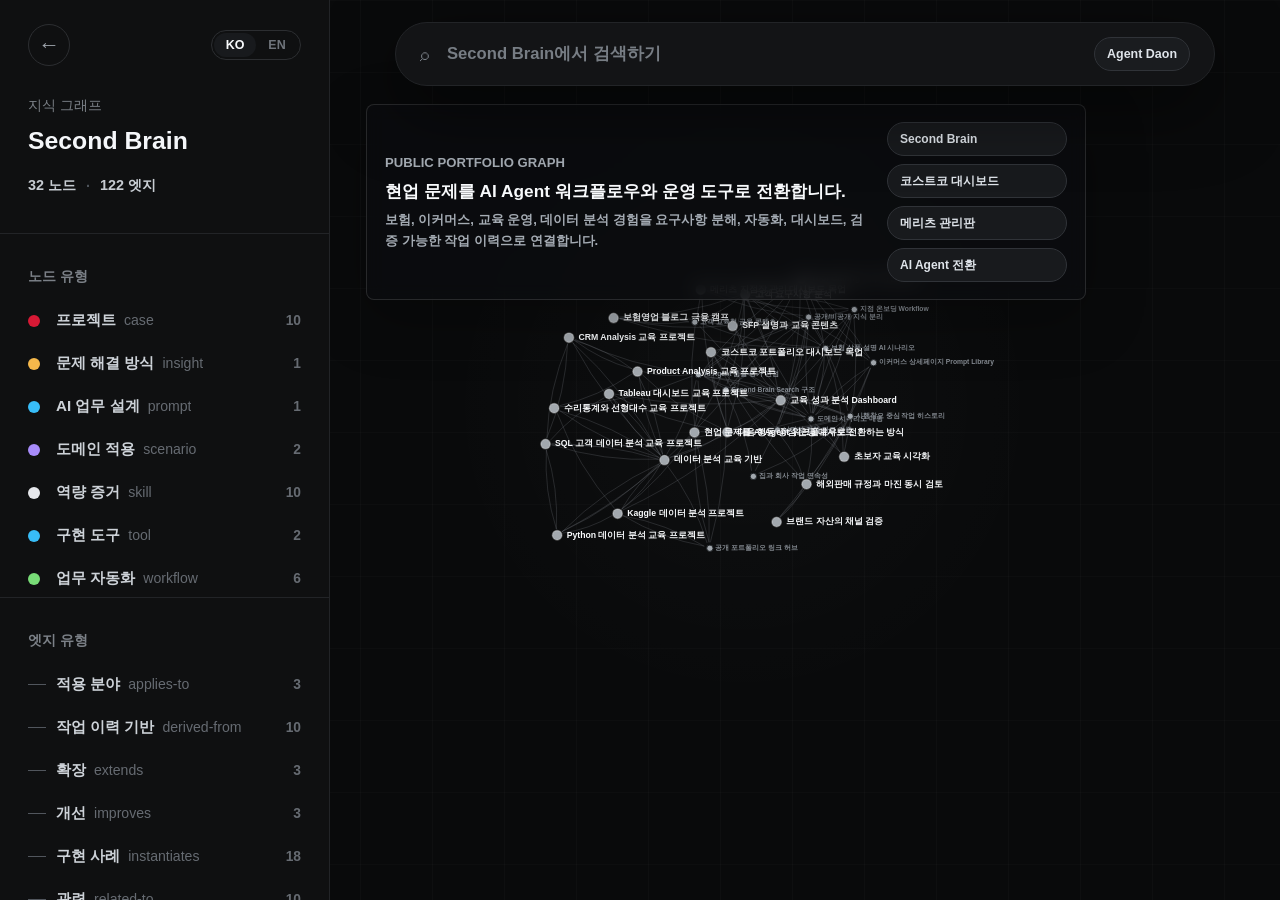
==== index.html @ 9d1d8c71 "Publish static portfolio" ====
<!doctype html>
<html lang="ko">
  <head>
    <meta charset="utf-8" />
    <meta name="viewport" content="width=device-width, initial-scale=1" />
    <title>Second Brain Knowledge Graph</title>
    <link rel="stylesheet" href="./styles.css" />
  </head>
  <body>
    <main class="graph-app" aria-label="Second Brain knowledge graph">
      <aside class="left-sidebar" aria-label="graph filters">
        <div class="sidebar-top">
          <button type="button" class="circle-button" aria-label="back">←</button>
          <div class="language-toggle" aria-label="language">
            <span class="active">KO</span>
            <span>EN</span>
          </div>
        </div>

        <header class="sidebar-title">
          <p>지식 그래프</p>
          <h1>Second Brain</h1>
          <div class="graph-counts">
            <span id="visible-node-count">0 노드</span>
            <span class="dot-separator">·</span>
            <span id="visible-edge-count">0 엣지</span>
          </div>
        </header>

        <section class="sidebar-section">
          <h2>노드 유형</h2>
          <div id="type-filters" class="legend-list"></div>
        </section>

        <section class="sidebar-section">
          <h2>엣지 유형</h2>
          <div id="edge-filters" class="legend-list edge-list"></div>
        </section>

        <section class="sidebar-section compact-controls">
          <h2 id="layout-mode-label">자유</h2>
          <div class="text-tabs" id="layout-controls">
            <button type="button" data-layout="free" aria-pressed="true">자유</button>
            <button type="button" data-layout="type" aria-pressed="false">유형별</button>
            <button type="button" data-layout="hierarchy" aria-pressed="false">계층</button>
            <button type="button" data-layout="timeline" aria-pressed="false">시간순</button>
          </div>
        </section>

        <section class="sidebar-section compact-controls">
          <h2>노드 간격</h2>
          <div class="text-tabs" id="spacing-controls">
            <button type="button" data-spacing="0.78" aria-pressed="false">좁게</button>
            <button type="button" data-spacing="1" aria-pressed="true">보통</button>
            <button type="button" data-spacing="1.28" aria-pressed="false">넓게</button>
          </div>
        </section>

        <div class="sidebar-actions">
          <button type="button" id="reflow-button">↻ 다시 정렬</button>
          <button type="button" id="labels-button" aria-pressed="true">◌ 라벨 숨기기</button>
          <button type="button" id="reset-button">필터 초기화</button>
        </div>

        <p class="sidebar-help">
          노드를 드래그하시고 스크롤로 확대하실 수 있습니다.<br />
          클릭하시면 본문이 열립니다.
        </p>
      </aside>

      <section class="graph-area" aria-label="public knowledge graph">
        <label class="search-pill">
          <span aria-hidden="true">⌕</span>
          <input
            id="search-input"
            type="search"
            autocomplete="off"
            placeholder="Second Brain에서 검색하기"
          />
          <button type="button" id="ai-answer-button" class="ai-answer-button">Agent Daon</button>
        </label>

        <section id="search-results" class="search-results is-empty" aria-label="search results"></section>

        <section class="portfolio-brief" aria-label="portfolio summary">
          <div class="brief-copy">
            <p class="brief-kicker">PUBLIC PORTFOLIO GRAPH</p>
            <h2>현업 문제를 AI Agent 워크플로우와 운영 도구로 전환합니다.</h2>
            <p>
              보험, 이커머스, 교육 운영, 데이터 분석 경험을 요구사항 분해, 자동화,
              대시보드, 검증 가능한 작업 이력으로 연결합니다.
            </p>
          </div>
          <div class="brief-actions" aria-label="featured portfolio nodes">
            <button type="button" data-feature-node="second-brain-search">Second Brain</button>
            <button type="button" data-feature-node="costco-dashboard-portfolio-demo">코스트코 대시보드</button>
            <button type="button" data-feature-node="meritz-dashboard-portfolio-demo">메리츠 관리판</button>
            <button type="button" data-feature-node="ai-workflow-career-positioning">AI Agent 전환</button>
          </div>
        </section>

        <svg id="graph-svg" class="graph-svg" role="img" aria-label="public knowledge graph">
          <g id="graph-viewport">
            <g id="edge-layer"></g>
            <g id="node-layer"></g>
          </g>
        </svg>

        <section class="period-panel" aria-label="period selector">
          <div class="period-header">
            <div>
              <span class="period-kicker">기간 선택</span>
              <span id="period-label" class="period-label">전체 기간</span>
            </div>
            <button type="button" id="period-reset-button">전체 기간</button>
          </div>
          <div class="period-slider" id="period-slider">
            <input id="period-start" type="range" aria-label="기간 시작" />
            <input id="period-end" type="range" aria-label="기간 끝" />
          </div>
          <p>양쪽 핸들로 공개 노드의 작업 기간을 좁힐 수 있습니다.</p>
        </section>
      </section>

      <aside id="detail-drawer" class="detail-drawer is-empty" aria-label="selected node detail">
        <button type="button" id="detail-close" class="detail-close" aria-label="선택한 노드 닫기">×</button>
        <div id="detail-view" class="detail-view"></div>
      </aside>
    </main>

    <script src="./data/public-data.js"></script>
    <script src="./config.js"></script>
    <script src="./app.js" defer></script>
  </body>
</html>
---- styles.css ----
:root {
  color-scheme: dark;
  --bg: #090a0b;
  --panel: #101112;
  --panel-line: #222427;
  --ink: #f5f7fa;
  --muted: #7b8087;
  --muted-2: #4d535a;
  --line: rgba(255, 255, 255, 0.1);
  --edge: rgba(141, 147, 154, 0.28);
  --edge-active: rgba(248, 250, 252, 0.9);
  --node: #a2a8ae;
  --node-bright: #e4e8ed;
  --red: #d71935;
  --white: #f8fafc;
  --shadow: 0 22px 70px rgba(0, 0, 0, 0.5);
}

* {
  box-sizing: border-box;
}

html,
body {
  width: 100%;
  height: 100%;
}

body {
  margin: 0;
  overflow: hidden;
  background: var(--bg);
  color: var(--ink);
  font-family:
    Inter,
    "Segoe UI",
    "Apple SD Gothic Neo",
    "Noto Sans KR",
    sans-serif;
}

button,
input {
  font: inherit;
}

button {
  color: inherit;
}

.graph-app {
  position: relative;
  width: 100vw;
  height: 100vh;
  min-width: 320px;
  overflow: hidden;
  background:
    radial-gradient(circle at 58% 45%, rgba(255, 255, 255, 0.025), transparent 34%),
    linear-gradient(90deg, rgba(255, 255, 255, 0.018) 1px, transparent 1px),
    linear-gradient(rgba(255, 255, 255, 0.016) 1px, transparent 1px),
    var(--bg);
  background-size: auto, 72px 72px, 72px 72px, auto;
}

.left-sidebar {
  position: absolute;
  inset: 0 auto 0 0;
  z-index: 6;
  width: 330px;
  border-right: 1px solid var(--panel-line);
  background: rgba(16, 17, 18, 0.96);
  backdrop-filter: blur(12px);
  overflow: auto;
}

.sidebar-top {
  display: flex;
  align-items: center;
  justify-content: space-between;
  padding: 24px 28px 22px;
}

.circle-button {
  display: grid;
  place-items: center;
  width: 42px;
  height: 42px;
  border: 1px solid #2c2e31;
  border-radius: 50%;
  background: transparent;
  color: #9ca2aa;
  cursor: pointer;
  font-size: 1.35rem;
}

.language-toggle {
  display: inline-flex;
  align-items: center;
  min-height: 30px;
  border: 1px solid #2c2e31;
  border-radius: 18px;
  padding: 2px;
  color: #6f747b;
  font-size: 0.78rem;
  font-weight: 700;
}

.language-toggle span {
  display: inline-flex;
  align-items: center;
  justify-content: center;
  min-width: 42px;
  min-height: 24px;
  border-radius: 14px;
}

.language-toggle .active {
  background: #181a1d;
  color: var(--white);
}

.sidebar-title {
  padding: 8px 28px 38px;
}

.sidebar-title p,
.sidebar-title h1 {
  margin: 0;
  letter-spacing: 0;
}

.sidebar-title p {
  color: var(--muted);
  font-size: 0.88rem;
}

.sidebar-title h1 {
  margin-top: 12px;
  font-size: 1.55rem;
  line-height: 1.1;
  font-weight: 850;
}

.graph-counts {
  display: flex;
  align-items: center;
  gap: 10px;
  margin-top: 22px;
  color: #c7ccd2;
  font-size: 0.9rem;
  font-weight: 700;
}

.dot-separator {
  color: var(--muted-2);
}

.sidebar-section {
  border-top: 1px solid var(--panel-line);
  padding: 34px 28px 8px;
}

.sidebar-section h2 {
  margin: 0 0 24px;
  color: var(--muted);
  font-size: 0.86rem;
  font-weight: 650;
  letter-spacing: 0;
}

.legend-list {
  display: grid;
  gap: 22px;
}

.legend-row {
  display: grid;
  grid-template-columns: 18px 1fr auto;
  gap: 10px;
  align-items: center;
  width: 100%;
  border: 0;
  background: transparent;
  color: var(--muted);
  cursor: pointer;
  padding: 0;
  text-align: left;
}

.legend-marker {
  display: inline-block;
  width: 12px;
  height: 12px;
  border-radius: 50%;
  background: var(--node);
}

.edge-list .legend-marker {
  width: 18px;
  height: 1px;
  border-radius: 0;
  background: var(--muted-2);
}

.legend-label {
  display: flex;
  gap: 8px;
  align-items: baseline;
  min-width: 0;
}

.legend-ko {
  color: #cdd2d8;
  font-size: 0.95rem;
  font-weight: 800;
}

.legend-en {
  overflow: hidden;
  color: #666b72;
  font-size: 0.88rem;
  text-overflow: ellipsis;
  white-space: nowrap;
}

.legend-count {
  color: #666b72;
  font-size: 0.86rem;
  font-weight: 700;
}

.legend-row[aria-pressed="false"] {
  opacity: 0.35;
}

.compact-controls {
  padding-top: 26px;
}

.compact-controls h2 {
  margin-bottom: 12px;
}

.text-tabs {
  display: flex;
  flex-wrap: wrap;
  gap: 6px 12px;
}

.text-tabs button,
.sidebar-actions button {
  border: 0;
  background: transparent;
  color: var(--muted);
  cursor: pointer;
  padding: 0;
  font-size: 0.82rem;
  font-weight: 750;
}

.text-tabs button[aria-pressed="true"],
.sidebar-actions button[aria-pressed="true"] {
  color: var(--white);
}

.sidebar-actions {
  display: grid;
  grid-template-columns: 1fr;
  gap: 12px;
  border-top: 1px solid var(--panel-line);
  padding: 28px 28px 18px;
}

#layout-controls {
  display: grid;
  grid-template-columns: 1fr 1fr;
  gap: 0;
  border: 1px solid #35383d;
  border-radius: 12px;
  background: rgba(12, 13, 14, 0.48);
  padding: 4px;
}

#layout-controls button {
  min-height: 42px;
  border: 0;
  border-radius: 9px;
  color: #8a9098;
  font-size: 0.78rem;
}

#layout-controls button[aria-pressed="true"] {
  border: 1px solid #33373c;
  background: #17191c;
  box-shadow: inset 0 0 0 1px rgba(255, 255, 255, 0.025);
  color: var(--white);
}

#spacing-controls {
  display: grid;
  grid-template-columns: repeat(3, 1fr);
  gap: 0;
  border: 1px solid #34383d;
  border-radius: 999px;
  background: #111315;
  padding: 3px;
}

#spacing-controls button {
  min-height: 28px;
  border-radius: 999px;
  color: #8a9098;
  font-size: 0.76rem;
}

#spacing-controls button[aria-pressed="true"] {
  background: #181b1e;
  color: var(--white);
}

.sidebar-actions button {
  justify-self: start;
  min-height: 36px;
  border: 1px solid #303338;
  border-radius: 999px;
  padding: 0 14px;
  color: #d8dde3;
  font-size: 0.8rem;
}

.sidebar-actions button:hover,
.sidebar-actions button:focus-visible {
  border-color: #4b5158;
  color: var(--white);
}

#reset-button {
  min-height: auto;
  border: 0;
  border-radius: 0;
  color: #757b83;
  padding: 5px 0 0;
}

.sidebar-help {
  margin: 0;
  border-top: 1px solid var(--panel-line);
  padding: 28px;
  color: #a1a8b0;
  font-size: 0.78rem;
  font-weight: 650;
  line-height: 1.75;
}

.graph-area {
  position: absolute;
  inset: 0 0 0 330px;
  overflow: hidden;
}

.search-pill {
  position: absolute;
  top: 22px;
  left: 50%;
  z-index: 7;
  display: grid;
  grid-template-columns: auto minmax(160px, 1fr) auto auto;
  align-items: center;
  width: min(820px, calc(100% - 80px));
  min-height: 64px;
  border: 1px solid #222427;
  border-radius: 999px;
  background: rgba(20, 21, 23, 0.96);
  box-shadow: var(--shadow);
  color: #777d84;
  padding: 0 24px;
  transform: translateX(-50%);
}

.ai-answer-button {
  min-height: 34px;
  border: 1px solid #303338;
  border-radius: 999px;
  background: #1a1c1f;
  color: #dfe4ea;
  cursor: pointer;
  padding: 0 12px;
  font-size: 0.78rem;
  font-weight: 850;
  white-space: nowrap;
}

.ai-answer-button:hover,
.ai-answer-button:focus-visible {
  border-color: #50565d;
  background: #22252a;
}

.search-pill span {
  font-size: 1.1rem;
}

.search-pill input {
  width: 100%;
  min-width: 0;
  border: 0;
  outline: 0;
  background: transparent;
  color: var(--white);
  padding: 0 18px;
  font-size: 1.04rem;
  font-weight: 700;
}

.search-pill input::placeholder {
  color: #777d84;
}

.search-results {
  position: absolute;
  top: 96px;
  left: 50%;
  z-index: 7;
  width: min(820px, calc(100% - 80px));
  max-height: min(430px, calc(100vh - 132px));
  overflow: auto;
  border: 1px solid #24272a;
  border-radius: 8px;
  background: rgba(15, 16, 18, 0.97);
  box-shadow: var(--shadow);
  padding: 14px;
  transform: translateX(-50%);
}

.search-results.is-empty {
  display: none;
}

.portfolio-brief {
  position: absolute;
  top: 104px;
  left: 36px;
  z-index: 5;
  display: grid;
  grid-template-columns: minmax(0, 1fr) auto;
  gap: 18px;
  align-items: center;
  width: min(720px, calc(100% - 72px));
  border: 1px solid rgba(255, 255, 255, 0.12);
  border-radius: 8px;
  background: rgba(12, 13, 15, 0.82);
  box-shadow: 0 18px 60px rgba(0, 0, 0, 0.28);
  backdrop-filter: blur(10px);
  padding: 17px 18px;
}

.brief-copy {
  display: grid;
  gap: 7px;
}

.brief-kicker,
.brief-copy h2,
.brief-copy p {
  margin: 0;
  letter-spacing: 0;
}

.brief-kicker {
  color: #8b9299;
  font-size: 0.68rem;
  font-weight: 900;
}

.brief-copy h2 {
  color: var(--white);
  font-size: 1.08rem;
  line-height: 1.35;
  font-weight: 900;
}

.brief-copy p {
  color: #a4abb3;
  font-size: 0.82rem;
  line-height: 1.55;
  font-weight: 650;
}

.brief-actions {
  display: grid;
  gap: 8px;
  min-width: 180px;
}

.brief-actions button {
  min-height: 34px;
  border: 1px solid #303338;
  border-radius: 999px;
  background: #181a1d;
  color: #dfe4ea;
  cursor: pointer;
  padding: 0 12px;
  text-align: left;
  font-size: 0.75rem;
  font-weight: 850;
  white-space: nowrap;
}

.brief-actions button:hover,
.brief-actions button:focus-visible {
  border-color: #50565d;
  background: #22252a;
}

.search-results-header {
  display: flex;
  justify-content: space-between;
  gap: 16px;
  color: #8f969e;
  font-size: 0.78rem;
  font-weight: 800;
  padding: 2px 4px 12px;
}

.search-results-list {
  display: grid;
  gap: 8px;
}

.ai-answer {
  border: 1px solid #2a2e33;
  border-radius: 8px;
  background: #121416;
  color: #cfd5dc;
  margin-bottom: 10px;
  padding: 13px;
  font-size: 0.88rem;
  line-height: 1.55;
}

.ai-answer p {
  margin: 0;
}

.ai-answer.is-loading {
  color: #8f969e;
}

.ai-answer.is-error {
  color: #f0a0a8;
  border-color: rgba(215, 25, 53, 0.38);
}

.ai-answer-sources {
  display: flex;
  flex-wrap: wrap;
  gap: 6px;
  margin-top: 12px;
}

.ai-answer-sources button {
  border: 1px solid #303338;
  border-radius: 999px;
  background: transparent;
  color: #9da4ac;
  cursor: pointer;
  padding: 5px 8px;
  font-size: 0.72rem;
  font-weight: 800;
}

.search-result {
  display: grid;
  gap: 5px;
  width: 100%;
  border: 1px solid #24272a;
  border-radius: 8px;
  background: #151719;
  color: #dbe0e6;
  cursor: pointer;
  padding: 12px;
  text-align: left;
}

.search-result:hover,
.search-result:focus-visible {
  border-color: #3b3f45;
  background: #1a1d20;
}

.search-result-title {
  font-size: 0.94rem;
  font-weight: 850;
}

.search-result-summary {
  color: #9ca3aa;
  font-size: 0.82rem;
  line-height: 1.45;
}

.search-result-meta,
.search-results-empty {
  color: #6f767e;
  font-size: 0.75rem;
  font-weight: 800;
}

.search-results-empty {
  margin: 0;
  padding: 16px 4px 4px;
}

.graph-svg {
  position: absolute;
  inset: 0;
  width: 100%;
  height: 100%;
  cursor: default;
  touch-action: none;
}

.graph-svg.is-panning {
  cursor: default;
}

.period-panel {
  position: absolute;
  right: 16px;
  bottom: 16px;
  left: 16px;
  z-index: 7;
  border: 1px solid #303236;
  border-radius: 8px;
  background: rgba(15, 16, 18, 0.96);
  box-shadow: var(--shadow);
  display: none;
  padding: 16px 18px 14px;
}

.period-panel.is-visible {
  display: block;
}

.period-header {
  display: flex;
  justify-content: space-between;
  gap: 16px;
  align-items: center;
  color: #9aa1a9;
  font-size: 0.82rem;
  font-weight: 800;
}

.period-kicker {
  color: #70777f;
  margin-right: 12px;
}

.period-label {
  color: #d4dae1;
}

#period-reset-button {
  min-height: 30px;
  border: 1px solid #34383d;
  border-radius: 999px;
  background: transparent;
  color: #8d949c;
  cursor: pointer;
  padding: 0 12px;
  font-size: 0.76rem;
  font-weight: 850;
}

#period-reset-button:hover,
#period-reset-button:focus-visible {
  color: var(--white);
  border-color: #50565d;
}

.period-slider {
  position: relative;
  height: 34px;
  margin-top: 12px;
}

.period-slider::before {
  content: "";
  position: absolute;
  top: 16px;
  right: 0;
  left: 0;
  height: 2px;
  background: var(--red);
}

.period-slider input[type="range"] {
  position: absolute;
  inset: 0;
  width: 100%;
  margin: 0;
  background: transparent;
  pointer-events: none;
  appearance: none;
}

.period-slider input[type="range"]::-webkit-slider-thumb {
  width: 16px;
  height: 16px;
  border: 1px solid #646b73;
  border-radius: 50%;
  background: #101112;
  cursor: pointer;
  pointer-events: auto;
  appearance: none;
}

.period-slider input[type="range"]::-moz-range-thumb {
  width: 16px;
  height: 16px;
  border: 1px solid #646b73;
  border-radius: 50%;
  background: #101112;
  cursor: pointer;
  pointer-events: auto;
}

.period-panel p {
  margin: 0;
  color: #777e86;
  font-size: 0.74rem;
  font-weight: 700;
}

.edge {
  fill: none;
  stroke: var(--edge);
  stroke-linecap: round;
  stroke-width: 1;
  pointer-events: none;
}

.edge.is-active {
  stroke: var(--edge-active);
  stroke-dasharray: none;
  stroke-width: 1.45;
}

.edge.is-muted {
  opacity: 0.18;
}

.node {
  cursor: default;
}

.node.is-dragging {
  cursor: default;
}

.node-dot {
  fill: var(--node);
  stroke: #1c1f22;
  stroke-width: 1.2;
  cursor: pointer;
}

.node.is-important .node-dot {
  stroke: rgba(255, 255, 255, 0.3);
  stroke-width: 1.8;
}

.node.is-selected .node-dot {
  stroke: var(--white);
  stroke-width: 2.4;
  filter: drop-shadow(0 0 8px rgba(248, 250, 252, 0.42));
}

.node.is-related .node-dot {
  stroke: var(--node-bright);
  stroke-width: 1.8;
}

.node.is-match .node-dot {
  stroke: var(--white);
  stroke-width: 2.2;
}

.node.is-muted {
  opacity: 0.24;
}

.node-label {
  fill: #858b92;
  font-size: 8.5px;
  font-weight: 600;
  letter-spacing: 0;
  pointer-events: none;
}

.node.is-important .node-label,
.node.is-selected .node-label {
  fill: var(--white);
  font-size: 11px;
  font-weight: 900;
}

.node-labels-hidden .node-label {
  display: none;
}

.detail-drawer {
  position: absolute;
  top: 0;
  right: 0;
  bottom: 0;
  z-index: 8;
  width: min(480px, 36vw);
  min-width: 380px;
  max-height: none;
  overflow: auto;
  border: 0;
  border-left: 1px solid #303236;
  border-radius: 0;
  background: rgba(16, 17, 18, 0.98);
  box-shadow: -22px 0 72px rgba(0, 0, 0, 0.42);
  padding: 30px 28px 34px;
}

.detail-close {
  position: sticky;
  top: 0;
  float: right;
  z-index: 1;
  display: grid;
  place-items: center;
  width: 32px;
  height: 32px;
  border: 1px solid #2f3337;
  border-radius: 50%;
  background: rgba(16, 17, 18, 0.95);
  color: #8f969e;
  cursor: pointer;
  font-size: 1.1rem;
  line-height: 1;
}

.detail-close:hover,
.detail-close:focus-visible {
  color: var(--white);
  border-color: #4a5056;
}

.detail-drawer.is-empty {
  display: none;
}

.detail-section {
  padding: 30px 0;
  border-top: 1px solid #303236;
}

.detail-section:first-child {
  padding-top: 0;
  border-top: 0;
}

.detail-kicker {
  margin: 0 0 14px;
  color: #80868d;
  font-size: 0.76rem;
  font-weight: 800;
}

.detail-view h2 {
  margin: 0 0 16px;
  font-size: 1.34rem;
  line-height: 1.28;
}

.detail-view p,
.detail-view li {
  color: #9da3aa;
  font-size: 0.94rem;
  line-height: 1.66;
}

.detail-summary {
  margin: 0;
  color: #d4d8dd;
  font-weight: 800;
}

.detail-body p,
.detail-body ul {
  margin: 0 0 16px;
}

.detail-body p:last-child,
.detail-body ul:last-child {
  margin-bottom: 0;
}

.detail-body ul {
  padding-left: 18px;
}

.detail-body a,
.source-card {
  color: #f1f4f7;
  text-decoration-color: rgba(255, 255, 255, 0.38);
  text-underline-offset: 3px;
}

.detail-body a:hover,
.source-card:hover .source-url {
  color: var(--white);
  text-decoration-color: rgba(255, 255, 255, 0.78);
}

.detail-body strong {
  color: #f5f7f9;
  font-weight: 900;
}

.detail-body code {
  border: 1px solid #30343a;
  border-radius: 6px;
  background: #17191c;
  color: #f0f3f6;
  padding: 1px 5px;
  font-family: inherit;
  font-size: 0.88em;
}

.detail-meta,
.detail-tags {
  display: flex;
  flex-wrap: wrap;
  gap: 6px;
  margin-bottom: 12px;
}

.detail-tags {
  margin: 0;
}

.meta-pill {
  display: inline-flex;
  min-height: 24px;
  align-items: center;
  border: 1px solid #2b2e31;
  border-radius: 999px;
  padding: 3px 9px;
  color: #8d939a;
  font-size: 0.72rem;
  font-weight: 800;
}

.meta-pill.type {
  color: #e4e8ed;
}

.source-card {
  display: grid;
  grid-template-columns: auto 1fr;
  gap: 7px 10px;
  align-items: center;
  min-height: 112px;
  border: 1px solid #44484d;
  border-radius: 10px;
  background: #141516;
  padding: 16px;
  text-decoration: none;
}

.source-card + .source-card {
  margin-top: 10px;
}

.source-platform {
  display: inline-flex;
  width: max-content;
  min-height: 24px;
  align-items: center;
  border: 1px solid #383c42;
  border-radius: 999px;
  padding: 2px 10px;
  color: #d7dbe0;
  font-size: 0.72rem;
  font-weight: 900;
}

.source-date {
  color: #a3a9b0;
  font-size: 0.78rem;
  font-weight: 800;
}

.source-url,
.source-label {
  grid-column: 1 / -1;
  color: #9ea5ad;
  font-size: 0.88rem;
  line-height: 1.55;
  overflow-wrap: anywhere;
}

.source-label {
  color: #7f858c;
}

.related-groups {
  display: grid;
  gap: 24px;
}

.related-group {
  display: grid;
  gap: 8px;
}

.related-heading {
  color: #8f969d;
  font-size: 0.82rem;
  font-weight: 800;
}

.related-button {
  display: grid;
  grid-template-columns: 10px 1fr auto;
  gap: 10px;
  align-items: center;
  width: 100%;
  min-height: 38px;
  border: 0;
  border-radius: 0;
  background: transparent;
  color: #aeb4bb;
  cursor: pointer;
  padding: 5px 0;
  text-align: left;
}

.related-button:hover,
.related-button:focus-visible {
  color: var(--white);
}

.related-marker {
  width: 8px;
  height: 8px;
  border-radius: 50%;
  background: #b9bec4;
}

.related-title {
  font-size: 0.82rem;
  font-weight: 800;
}

.related-direction {
  color: #cbd0d6;
  font-size: 0.9rem;
  font-weight: 800;
}

button:focus-visible,
input:focus-visible,
.node:focus-visible {
  outline: 2px solid rgba(255, 255, 255, 0.55);
  outline-offset: 3px;
}

@media (max-width: 900px) {
  body {
    overflow: auto;
  }

  .graph-app {
    min-height: 980px;
  }

  .left-sidebar {
    width: 280px;
  }

  .graph-area {
    left: 280px;
  }

  .search-pill {
    width: min(560px, calc(100% - 36px));
    min-height: 54px;
  }

  .search-results {
    top: 86px;
    width: min(560px, calc(100% - 36px));
  }

  .portfolio-brief {
    top: 92px;
    left: 18px;
    grid-template-columns: 1fr;
    width: min(560px, calc(100% - 36px));
  }

  .brief-actions {
    display: flex;
    min-width: 0;
    overflow-x: auto;
    padding-bottom: 2px;
  }

  .detail-drawer {
    width: min(420px, calc(100vw - 280px));
    min-width: 0;
  }

  .period-panel {
    left: 12px;
    right: 12px;
  }
}

@media (max-width: 720px) {
  .left-sidebar {
    position: relative;
    width: 100%;
    height: auto;
    max-height: none;
  }

  .graph-area {
    position: relative;
    inset: auto;
    height: 720px;
  }

  .portfolio-brief {
    top: 88px;
  }

  .detail-drawer {
    position: fixed;
    left: 0;
    right: 0;
    bottom: 0;
    top: auto;
    width: auto;
    max-height: 48vh;
  }
}
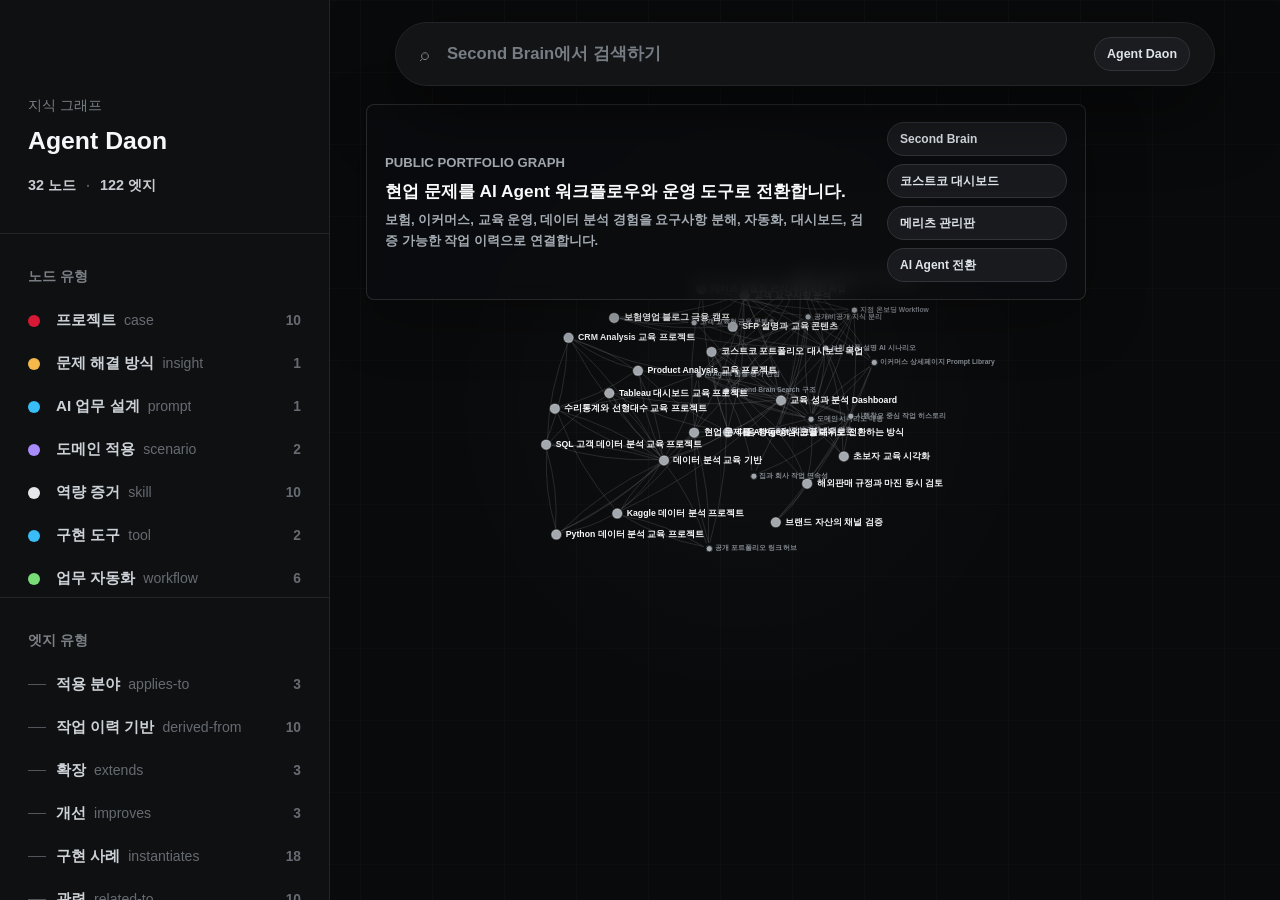
==== commit 87a9dd87: "Update portfolio header branding" ====
--- a/index.html
+++ b/index.html
@@ -3,23 +3,15 @@
   <head>
     <meta charset="utf-8" />
     <meta name="viewport" content="width=device-width, initial-scale=1" />
-    <title>Second Brain Knowledge Graph</title>
+    <title>Agent Daon Knowledge Graph</title>
     <link rel="stylesheet" href="./styles.css" />
   </head>
   <body>
-    <main class="graph-app" aria-label="Second Brain knowledge graph">
+    <main class="graph-app" aria-label="Agent Daon knowledge graph">
       <aside class="left-sidebar" aria-label="graph filters">
-        <div class="sidebar-top">
-          <button type="button" class="circle-button" aria-label="back">←</button>
-          <div class="language-toggle" aria-label="language">
-            <span class="active">KO</span>
-            <span>EN</span>
-          </div>
-        </div>
-
         <header class="sidebar-title">
           <p>지식 그래프</p>
-          <h1>Second Brain</h1>
+          <h1>Agent Daon</h1>
           <div class="graph-counts">
             <span id="visible-node-count">0 노드</span>
             <span class="dot-separator">·</span>
--- a/styles.css
+++ b/styles.css
@@ -120,7 +120,7 @@
 }
 
 .sidebar-title {
-  padding: 8px 28px 38px;
+  padding: 96px 28px 38px;
 }
 
 .sidebar-title p,
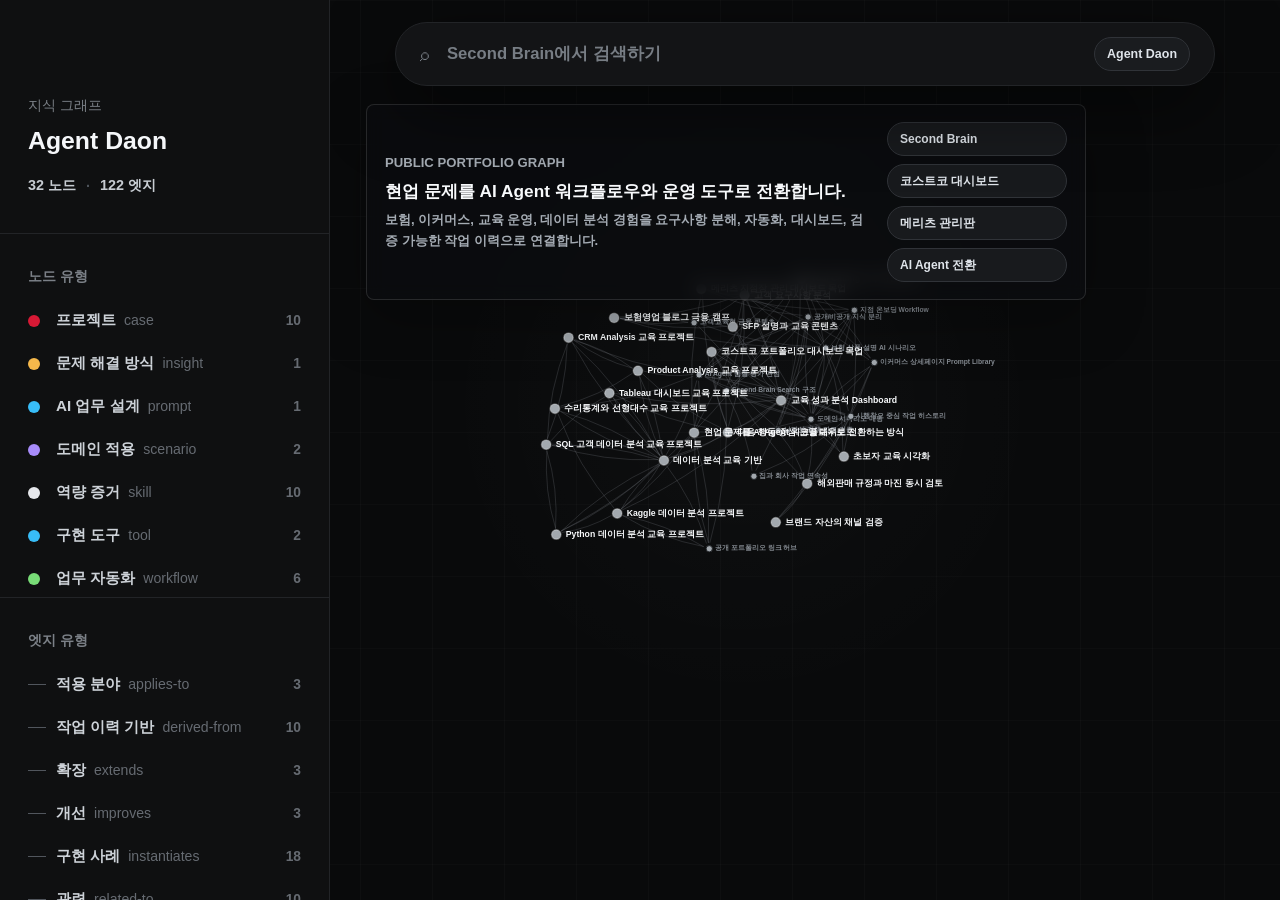
==== commit 8a11d19b: "Add deploy version stamp" ====
--- a/index.html
+++ b/index.html
@@ -3,6 +3,7 @@
   <head>
     <meta charset="utf-8" />
     <meta name="viewport" content="width=device-width, initial-scale=1" />
+    <meta name="deploy-version" content="2026-06-12-agent-daon-header" />
     <title>Agent Daon Knowledge Graph</title>
     <link rel="stylesheet" href="./styles.css" />
   </head>
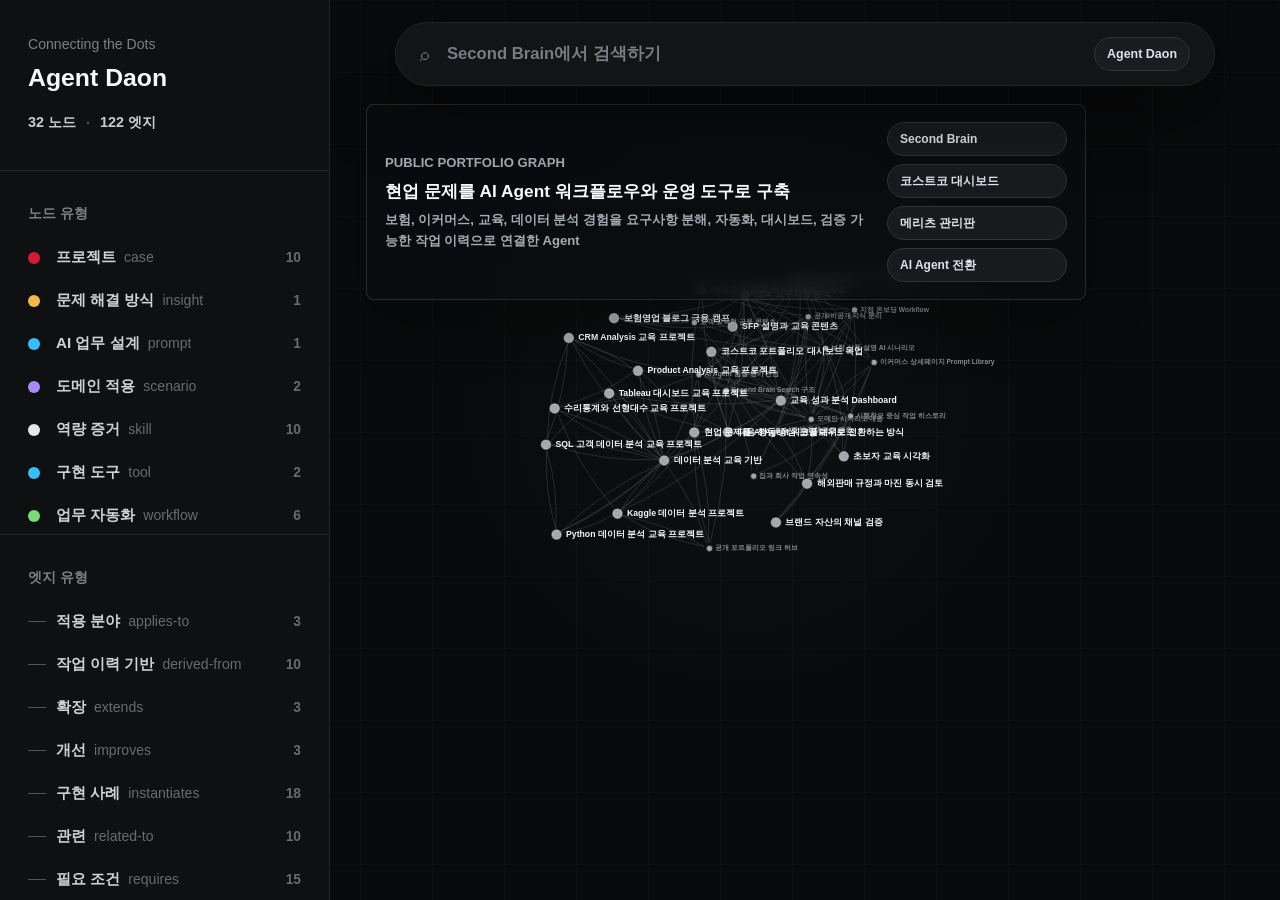
==== commit 97ac4222: "Update Agent Daon portfolio copy" ====
--- a/index.html
+++ b/index.html
@@ -11,7 +11,7 @@
     <main class="graph-app" aria-label="Agent Daon knowledge graph">
       <aside class="left-sidebar" aria-label="graph filters">
         <header class="sidebar-title">
-          <p>지식 그래프</p>
+          <p>Connecting the Dots</p>
           <h1>Agent Daon</h1>
           <div class="graph-counts">
             <span id="visible-node-count">0 노드</span>
@@ -78,10 +78,10 @@
         <section class="portfolio-brief" aria-label="portfolio summary">
           <div class="brief-copy">
             <p class="brief-kicker">PUBLIC PORTFOLIO GRAPH</p>
-            <h2>현업 문제를 AI Agent 워크플로우와 운영 도구로 전환합니다.</h2>
+            <h2>현업 문제를 AI Agent 워크플로우와 운영 도구로 구축</h2>
             <p>
-              보험, 이커머스, 교육 운영, 데이터 분석 경험을 요구사항 분해, 자동화,
-              대시보드, 검증 가능한 작업 이력으로 연결합니다.
+              보험, 이커머스, 교육, 데이터 분석 경험을 요구사항 분해, 자동화,
+              대시보드, 검증 가능한 작업 이력으로 연결한 Agent
             </p>
           </div>
           <div class="brief-actions" aria-label="featured portfolio nodes">
--- a/styles.css
+++ b/styles.css
@@ -120,7 +120,7 @@
 }
 
 .sidebar-title {
-  padding: 96px 28px 38px;
+  padding: 36px 28px 38px;
 }
 
 .sidebar-title p,
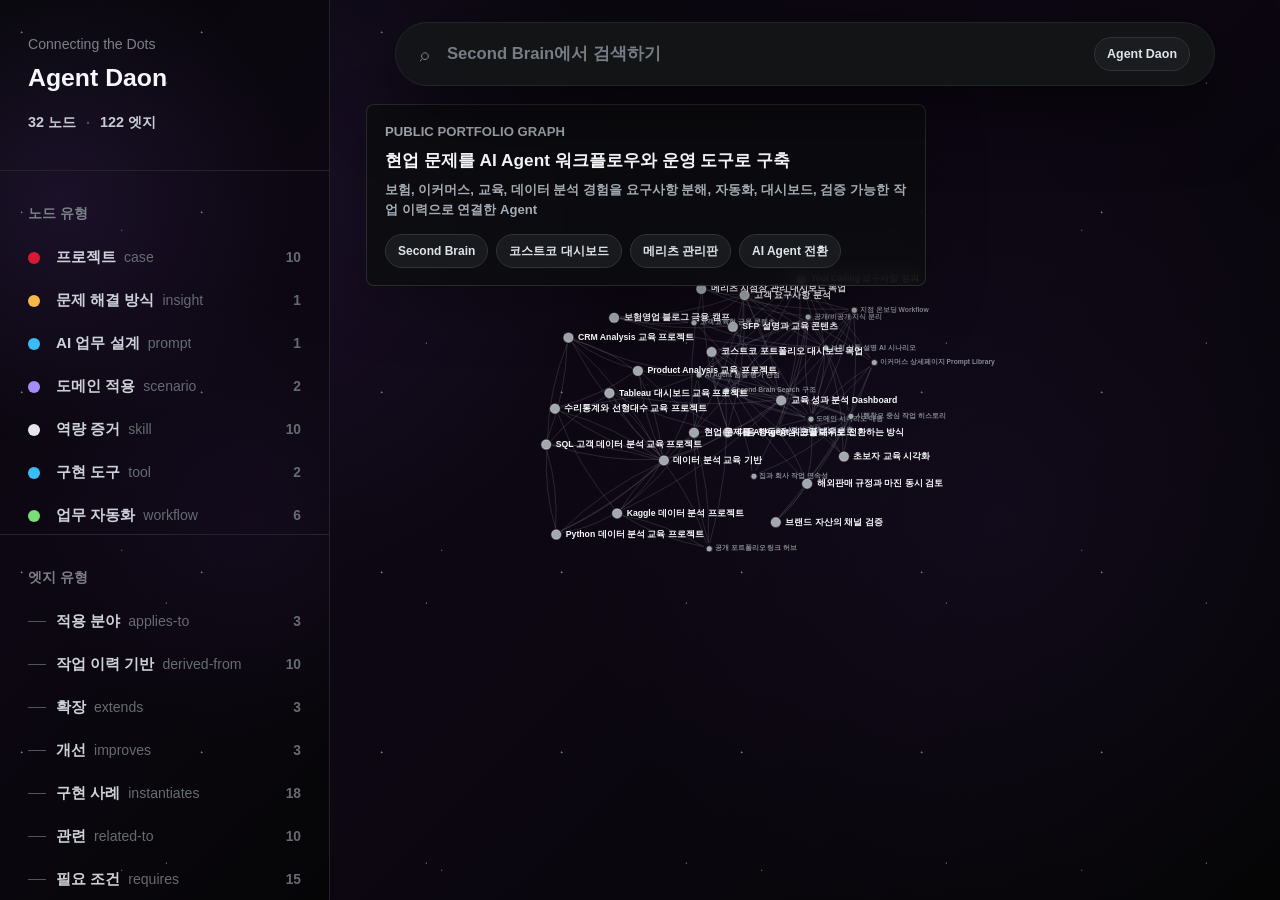
==== commit d39962f1: "Improve mobile graph navigation - Add mobile filter and home-return controls - Adjust graph camera p" ====
--- a/index.html
+++ b/index.html
@@ -5,7 +5,7 @@
     <meta name="viewport" content="width=device-width, initial-scale=1" />
     <meta name="deploy-version" content="2026-06-12-agent-daon-header" />
     <title>Agent Daon Knowledge Graph</title>
-    <link rel="stylesheet" href="./styles.css" />
+    <link rel="stylesheet" href="./styles.css?v=mobile-home-20260612" />
   </head>
   <body>
     <main class="graph-app" aria-label="Agent Daon knowledge graph">
@@ -73,6 +73,10 @@
           <button type="button" id="ai-answer-button" class="ai-answer-button">Agent Daon</button>
         </label>
 
+        <button type="button" id="mobile-filter-button" class="mobile-filter-button" aria-expanded="false">
+          필터
+        </button>
+
         <section id="search-results" class="search-results is-empty" aria-label="search results"></section>
 
         <section class="portfolio-brief" aria-label="portfolio summary">
@@ -123,6 +127,6 @@
 
     <script src="./data/public-data.js"></script>
     <script src="./config.js"></script>
-    <script src="./app.js" defer></script>
+    <script src="./app.js?v=mobile-home-20260612" defer></script>
   </body>
 </html>
--- a/styles.css
+++ b/styles.css
@@ -14,6 +14,15 @@
   --red: #d71935;
   --white: #f8fafc;
   --shadow: 0 22px 70px rgba(0, 0, 0, 0.5);
+  --space-bg:
+    radial-gradient(circle at 18% 22%, rgba(82, 48, 126, 0.24), transparent 32%),
+    radial-gradient(circle at 78% 58%, rgba(54, 31, 86, 0.18), transparent 38%),
+    radial-gradient(circle at 12% 18%, rgba(255, 255, 255, 0.48) 0 0.7px, transparent 1.2px),
+    radial-gradient(circle at 64% 32%, rgba(222, 218, 255, 0.35) 0 0.6px, transparent 1.1px),
+    radial-gradient(circle at 38% 72%, rgba(255, 255, 255, 0.3) 0 0.6px, transparent 1.1px),
+    linear-gradient(135deg, #07070a 0%, #0d0713 48%, #050506 100%),
+    var(--bg);
+  --space-bg-size: auto, auto, 180px 180px, 260px 260px, 320px 320px, auto, auto;
 }
 
 * {
@@ -54,12 +63,8 @@
   height: 100vh;
   min-width: 320px;
   overflow: hidden;
-  background:
-    radial-gradient(circle at 58% 45%, rgba(255, 255, 255, 0.025), transparent 34%),
-    linear-gradient(90deg, rgba(255, 255, 255, 0.018) 1px, transparent 1px),
-    linear-gradient(rgba(255, 255, 255, 0.016) 1px, transparent 1px),
-    var(--bg);
-  background-size: auto, 72px 72px, 72px 72px, auto;
+  background: var(--space-bg);
+  background-size: var(--space-bg-size);
 }
 
 .left-sidebar {
@@ -68,7 +73,8 @@
   z-index: 6;
   width: 330px;
   border-right: 1px solid var(--panel-line);
-  background: rgba(16, 17, 18, 0.96);
+  background: var(--space-bg);
+  background-size: var(--space-bg-size);
   backdrop-filter: blur(12px);
   overflow: auto;
 }
@@ -394,6 +400,10 @@
 .ai-answer-button:focus-visible {
   border-color: #50565d;
   background: #22252a;
+}
+
+.mobile-filter-button {
+  display: none;
 }
 
 .search-pill span {
@@ -442,10 +452,8 @@
   left: 36px;
   z-index: 5;
   display: grid;
-  grid-template-columns: minmax(0, 1fr) auto;
-  gap: 18px;
-  align-items: center;
-  width: min(720px, calc(100% - 72px));
+  gap: 14px;
+  width: min(560px, calc(100% - 72px));
   border: 1px solid rgba(255, 255, 255, 0.12);
   border-radius: 8px;
   background: rgba(12, 13, 15, 0.82);
@@ -487,9 +495,10 @@
 }
 
 .brief-actions {
-  display: grid;
+  display: flex;
+  flex-wrap: wrap;
   gap: 8px;
-  min-width: 180px;
+  min-width: 0;
 }
 
 .brief-actions button {
@@ -500,7 +509,7 @@
   color: #dfe4ea;
   cursor: pointer;
   padding: 0 12px;
-  text-align: left;
+  text-align: center;
   font-size: 0.75rem;
   font-weight: 850;
   white-space: nowrap;
@@ -1103,13 +1112,10 @@
   .portfolio-brief {
     top: 92px;
     left: 18px;
-    grid-template-columns: 1fr;
     width: min(560px, calc(100% - 36px));
   }
 
   .brief-actions {
-    display: flex;
-    min-width: 0;
     overflow-x: auto;
     padding-bottom: 2px;
   }
@@ -1126,21 +1132,301 @@
 }
 
 @media (max-width: 720px) {
+  body {
+    overflow: hidden;
+  }
+
+  html.mobile-filter-open-root,
+  html:has(body.mobile-filter-open),
+  body.mobile-filter-open {
+    overflow: auto;
+    height: auto;
+  }
+
+  .graph-app {
+    height: 100svh;
+    min-height: 640px;
+  }
+
+  body.mobile-filter-open .graph-app {
+    height: auto;
+    min-height: calc(100svh + 720px);
+    overflow: visible;
+  }
+
   .left-sidebar {
+    position: absolute;
+    inset: 0 0 auto 0;
+    z-index: 8;
+    width: 100%;
+    height: 148px;
+    max-height: 148px;
+    border-right: 0;
+    border-bottom: 1px solid var(--panel-line);
+    overflow: hidden;
+  }
+
+  .left-sidebar.is-mobile-filter-open {
+    height: min(76svh, 640px);
+    max-height: min(76svh, 640px);
+    overflow: auto;
+    box-shadow: 0 24px 80px rgba(0, 0, 0, 0.56);
+  }
+
+  body.mobile-filter-open .left-sidebar.is-mobile-filter-open {
     position: relative;
-    width: 100%;
     height: auto;
     max-height: none;
+    overflow: visible;
+  }
+
+  .sidebar-title {
+    padding: 28px 24px 18px;
+  }
+
+  .graph-counts {
+    margin-top: 18px;
+  }
+
+  .sidebar-section,
+  .sidebar-actions,
+  .sidebar-help {
+    display: none;
+  }
+
+  .left-sidebar.is-mobile-filter-open .sidebar-section,
+  .left-sidebar.is-mobile-filter-open .sidebar-actions,
+  .left-sidebar.is-mobile-filter-open .sidebar-help {
+    display: block;
+  }
+
+  .left-sidebar.is-mobile-filter-open .sidebar-actions {
+    display: grid;
+  }
+
+  .left-sidebar.is-mobile-filter-open .sidebar-section {
+    padding: 14px 24px 2px;
+  }
+
+  .left-sidebar.is-mobile-filter-open .sidebar-section h2 {
+    margin-bottom: 9px;
+    font-size: 0.58rem;
+  }
+
+  .left-sidebar.is-mobile-filter-open .legend-list {
+    display: flex;
+    flex-wrap: wrap;
+    gap: 6px;
+  }
+
+  .left-sidebar.is-mobile-filter-open .legend-row {
+    display: inline-flex;
+    width: auto;
+    min-height: 22px;
+    border: 1px solid rgba(255, 255, 255, 0.1);
+    border-radius: 999px;
+    background: rgba(18, 20, 23, 0.58);
+    gap: 5px;
+    padding: 0 8px;
+  }
+
+  .left-sidebar.is-mobile-filter-open .legend-marker {
+    width: 7px;
+    height: 7px;
+  }
+
+  .left-sidebar.is-mobile-filter-open .edge-list .legend-marker {
+    width: 12px;
+    height: 1px;
+  }
+
+  .left-sidebar.is-mobile-filter-open .legend-ko {
+    font-size: 0.56rem;
+  }
+
+  .left-sidebar.is-mobile-filter-open .legend-en,
+  .left-sidebar.is-mobile-filter-open .legend-count {
+    display: none;
+  }
+
+  .left-sidebar.is-mobile-filter-open .legend-label {
+    display: block;
+  }
+
+  .left-sidebar.is-mobile-filter-open .text-tabs button,
+  .left-sidebar.is-mobile-filter-open .sidebar-actions button {
+    font-size: 0.58rem;
+  }
+
+  .left-sidebar.is-mobile-filter-open .compact-controls {
+    padding-top: 14px;
+  }
+
+  .left-sidebar.is-mobile-filter-open .compact-controls h2 {
+    margin-bottom: 8px;
+  }
+
+  .left-sidebar.is-mobile-filter-open #layout-controls {
+    grid-template-columns: repeat(4, minmax(0, 1fr));
+    border-radius: 8px;
+    padding: 2px;
+  }
+
+  .left-sidebar.is-mobile-filter-open #layout-controls button {
+    min-height: 24px;
+    border-radius: 6px;
+    font-size: 0.54rem;
+  }
+
+  .left-sidebar.is-mobile-filter-open #spacing-controls {
+    padding: 2px;
+  }
+
+  .left-sidebar.is-mobile-filter-open #spacing-controls button {
+    min-height: 22px;
+    font-size: 0.54rem;
+  }
+
+  .left-sidebar.is-mobile-filter-open .sidebar-actions {
+    gap: 6px;
+    padding: 14px 24px 10px;
+  }
+
+  .left-sidebar.is-mobile-filter-open .sidebar-actions button {
+    min-height: 24px;
+    padding: 0 9px;
+  }
+
+  .left-sidebar.is-mobile-filter-open .sidebar-help {
+    padding: 14px 24px;
+    font-size: 0.54rem;
+    line-height: 1.55;
+  }
+
+  .node-label {
+    font-size: 7px;
   }
 
   .graph-area {
+    position: absolute;
+    inset: 0;
+    height: 100%;
+  }
+
+  body.mobile-filter-open .graph-area {
     position: relative;
     inset: auto;
     height: 720px;
+    min-height: 720px;
+  }
+
+  .search-pill {
+    top: 164px;
+    width: calc(100% - 28px);
+    min-height: 50px;
+    grid-template-columns: auto minmax(0, 1fr) auto;
+    padding: 0 14px;
+  }
+
+  .search-pill input {
+    padding: 0 10px;
+    font-size: 0.92rem;
+  }
+
+  .ai-answer-button {
+    min-height: 30px;
+    padding: 0 10px;
+    font-size: 0.72rem;
+  }
+
+  .mobile-filter-button {
+    position: absolute;
+    top: 288px;
+    left: 14px;
+    z-index: 9;
+    display: inline-flex;
+    align-items: center;
+    justify-content: center;
+    min-width: 72px;
+    min-height: 34px;
+    border: 1px solid #303338;
+    border-radius: 999px;
+    background: rgba(24, 26, 29, 0.96);
+    color: #dfe4ea;
+    box-shadow: 0 12px 32px rgba(0, 0, 0, 0.38);
+    cursor: pointer;
+    padding: 0 12px;
+    font-size: 0.76rem;
+    font-weight: 850;
+  }
+
+  .mobile-filter-button[aria-expanded="true"] {
+    border-color: #5b6169;
+    background: rgba(36, 39, 44, 0.98);
+  }
+
+  body.mobile-filter-open .mobile-filter-button {
+    position: fixed;
+    top: 12px;
+    left: 14px;
+  }
+
+  .search-results {
+    top: 222px;
+    width: calc(100% - 28px);
+    max-height: min(360px, calc(100svh - 250px));
   }
 
   .portfolio-brief {
-    top: 88px;
+    top: 226px;
+    left: 14px;
+    z-index: 6;
+    display: grid;
+    width: calc(100% - 28px);
+    border: 0;
+    background: transparent;
+    box-shadow: none;
+    backdrop-filter: none;
+    padding: 0;
+  }
+
+  .brief-copy {
+    gap: 0;
+  }
+
+  .brief-copy h2,
+  .brief-copy p {
+    display: none;
+  }
+
+  .brief-kicker {
+    font-size: 0.58rem;
+  }
+
+  .brief-actions {
+    display: grid;
+    grid-template-columns: repeat(4, minmax(0, 1fr));
+    gap: 4px;
+    overflow: hidden;
+    padding: 8px 0 2px;
+  }
+
+  .brief-actions button {
+    min-width: 0;
+    min-height: 30px;
+    padding: 0 4px;
+    font-size: 0.54rem;
+    line-height: 1.15;
+    white-space: normal;
+  }
+
+  body.mobile-filter-open .search-pill,
+  body.mobile-filter-open .portfolio-brief {
+    display: none;
+  }
+
+  body.mobile-filter-open .search-results {
+    display: none;
   }
 
   .detail-drawer {
@@ -1150,6 +1436,31 @@
     bottom: 0;
     top: auto;
     width: auto;
-    max-height: 48vh;
-  }
-}
+    max-height: 56vh;
+  }
+
+  body.mobile-detail-open {
+    overflow: hidden;
+  }
+
+  body.mobile-detail-open .left-sidebar,
+  body.mobile-detail-open .search-pill,
+  body.mobile-detail-open .portfolio-brief,
+  body.mobile-detail-open .search-results {
+    display: none;
+  }
+
+  body.mobile-detail-open .mobile-filter-button {
+    position: fixed;
+    top: 12px;
+    left: 14px;
+    z-index: 10;
+    display: inline-flex;
+  }
+
+  body.mobile-detail-open .graph-area {
+    position: absolute;
+    inset: 0;
+    height: 100%;
+  }
+}
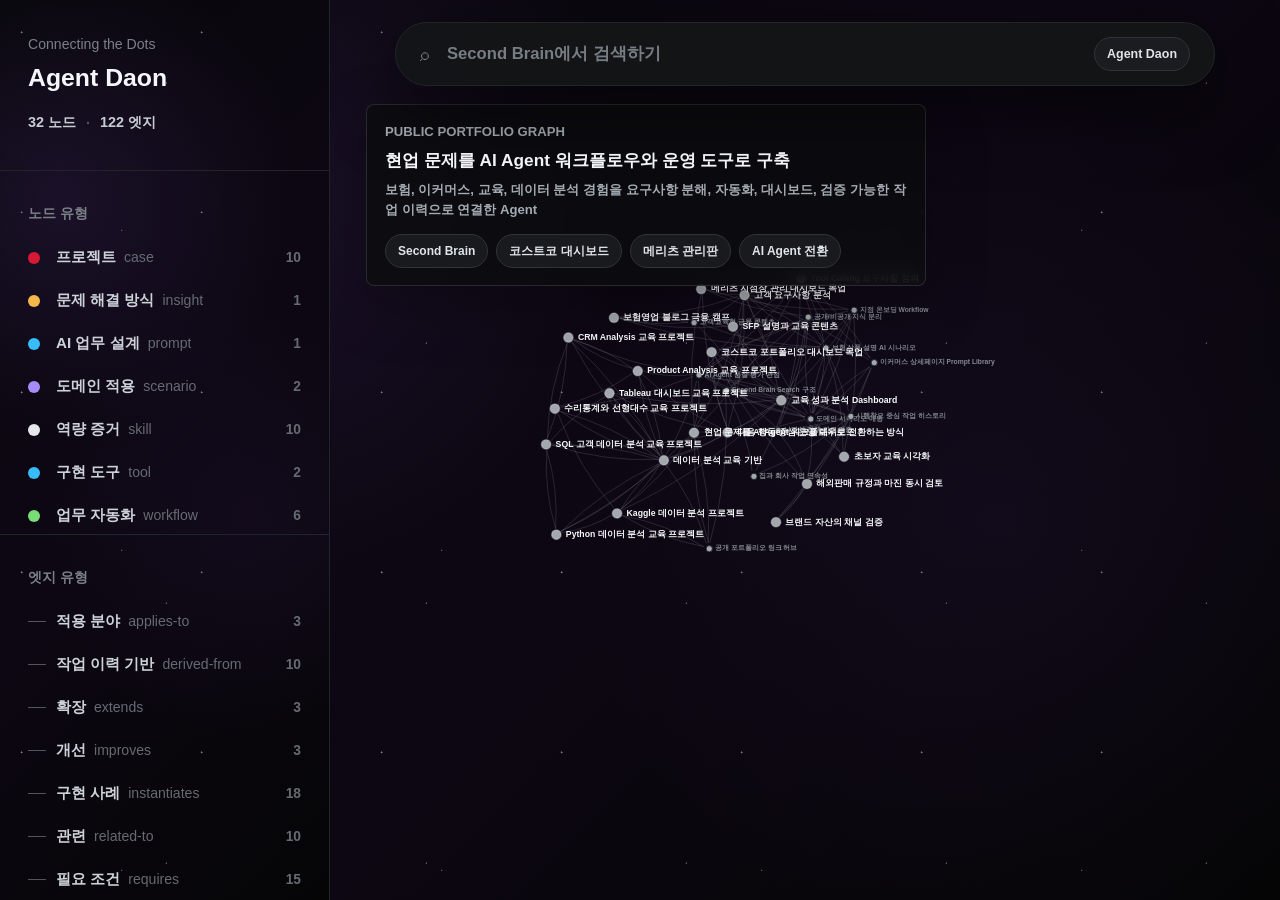
==== commit e09b9503: "Fix mobile graph touch interactions - Expand mobile node tap tolerance - Add two-finger pinch zoom f" ====
--- a/index.html
+++ b/index.html
@@ -5,7 +5,7 @@
     <meta name="viewport" content="width=device-width, initial-scale=1" />
     <meta name="deploy-version" content="2026-06-12-agent-daon-header" />
     <title>Agent Daon Knowledge Graph</title>
-    <link rel="stylesheet" href="./styles.css?v=mobile-home-20260612" />
+    <link rel="stylesheet" href="./styles.css?v=mobile-touch-20260612" />
   </head>
   <body>
     <main class="graph-app" aria-label="Agent Daon knowledge graph">
@@ -127,6 +127,6 @@
 
     <script src="./data/public-data.js"></script>
     <script src="./config.js"></script>
-    <script src="./app.js?v=mobile-home-20260612" defer></script>
+    <script src="./app.js?v=mobile-touch-20260612" defer></script>
   </body>
 </html>
--- a/styles.css
+++ b/styles.css
@@ -775,6 +775,12 @@
   cursor: pointer;
 }
 
+.node-hit-area {
+  fill: transparent;
+  stroke: transparent;
+  pointer-events: all;
+}
+
 .node.is-important .node-dot {
   stroke: rgba(255, 255, 255, 0.3);
   stroke-width: 1.8;
@@ -1371,6 +1377,10 @@
     left: 14px;
   }
 
+  body.mobile-search-active .mobile-filter-button {
+    display: none;
+  }
+
   .search-results {
     top: 222px;
     width: calc(100% - 28px);
